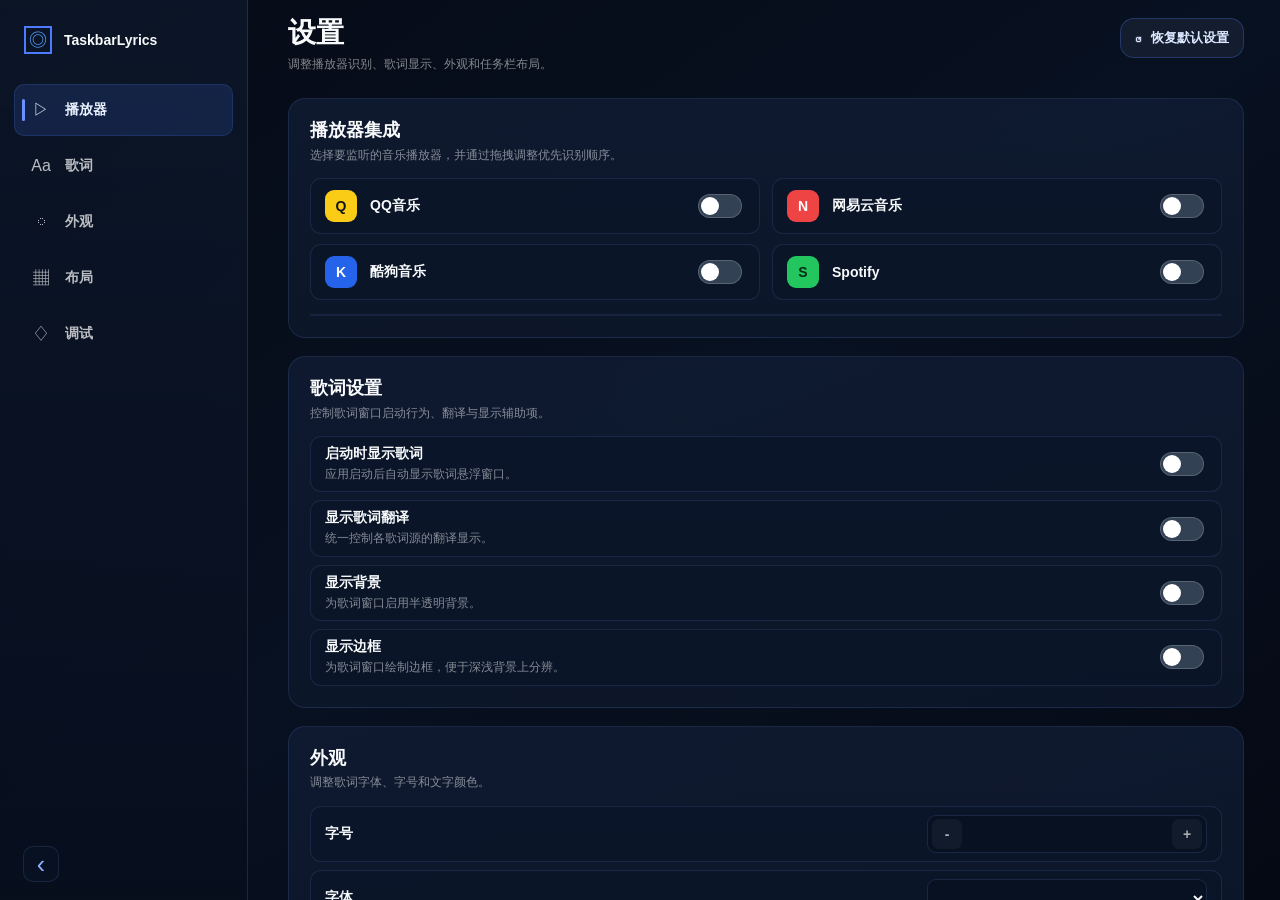
==== TaskbarLyrics.App/Web/Settings/settings.html @ b96bba10 "pref 设置页面美化" ====
<!doctype html>
<html lang="zh-CN">
<head>
  <meta charset="utf-8">
  <meta name="viewport" content="width=device-width, initial-scale=1">
  <title>TaskbarLyrics 设置</title>
  <link rel="stylesheet" href="settings.css">
</head>
<body>
  <div class="window">
    <aside id="sidebar" class="sidebar">
      <div class="brand">
        <div class="brand-icon">◎</div>
        <strong>TaskbarLyrics</strong>
      </div>
      <nav class="nav">
        <button class="nav-item active" data-target="players"><span>▷</span><b>播放器</b></button>
        <button class="nav-item" data-target="lyrics"><span>Aa</span><b>歌词</b></button>
        <button class="nav-item" data-target="appearance"><span>◌</span><b>外观</b></button>
        <button class="nav-item" data-target="layout"><span>▦</span><b>布局</b></button>
        <button class="nav-item" data-target="debug"><span>♢</span><b>调试</b></button>
      </nav>
      <button id="sidebarToggle" class="collapse" title="收缩侧边栏">‹</button>
    </aside>

    <main class="main">
      <header class="header">
        <div>
          <h1>设置</h1>
          <p>调整播放器识别、歌词显示、外观和任务栏布局。</p>
        </div>
        <button id="resetButton" class="reset"><span>↺</span>恢复默认设置</button>
      </header>

      <div id="content" class="content">
        <section id="players" class="card reveal">
          <h2>播放器集成</h2>
          <p class="section-desc">选择要监听的音乐播放器，并通过拖拽调整优先识别顺序。</p>
          <div class="players">
            <label class="player"><span class="app qq">Q</span><strong>QQ音乐</strong><input data-key="enableQQMusic" type="checkbox"></label>
            <label class="player"><span class="app netease">N</span><strong>网易云音乐</strong><input data-key="enableNetease" type="checkbox"></label>
            <label class="player"><span class="app kugou">K</span><strong>酷狗音乐</strong><input data-key="enableKugou" type="checkbox"></label>
            <label class="player"><span class="app spotify">S</span><strong>Spotify</strong><input data-key="enableSpotify" type="checkbox"></label>
          </div>
          <div id="sourceOrder" class="order" aria-label="播放器识别顺序"></div>
        </section>

        <section id="lyrics" class="card reveal">
          <h2>歌词设置</h2>
          <p class="section-desc">控制歌词窗口启动行为、翻译与显示辅助项。</p>
          <div class="rows">
            <label class="row"><span><strong>启动时显示歌词</strong><small>应用启动后自动显示歌词悬浮窗口。</small></span><input data-key="showLyricsOnStartup" type="checkbox"></label>
            <label class="row"><span><strong>显示歌词翻译</strong><small>统一控制各歌词源的翻译显示。</small></span><input data-key="showLyricTranslation" type="checkbox"></label>
            <label class="row"><span><strong>显示背景</strong><small>为歌词窗口启用半透明背景。</small></span><input data-key="showBackground" type="checkbox"></label>
            <label class="row"><span><strong>显示边框</strong><small>为歌词窗口绘制边框，便于深浅背景上分辨。</small></span><input data-key="showBorder" type="checkbox"></label>
          </div>
        </section>

        <section id="appearance" class="card reveal">
          <h2>外观</h2>
          <p class="section-desc">调整歌词字体、字号和文字颜色。</p>
          <div class="rows">
            <label class="form-row"><strong>字号</strong><div class="stepper" data-key="fontSize" data-min="10" data-max="40" data-step="1" data-decimals="0"><button data-step="-1">-</button><input data-key="fontSize" inputmode="decimal"><button data-step="1">+</button></div></label>
            <label class="form-row"><strong>字体</strong><select data-key="fontFamily"></select></label>
            <label class="form-row"><strong>字重</strong><select data-key="fontWeight"><option value="Light">细体</option><option value="Normal">常规</option><option value="Medium">中等</option><option value="SemiBold">半粗体</option><option value="Bold">粗体</option></select></label>
            <div class="form-row"><strong>文字颜色</strong><div id="colorPicker" class="color-control" role="button" tabindex="0"><span id="colorSwatch" class="swatch"></span><input data-key="foregroundColor" spellcheck="false"><i>✎</i></div></div>
          </div>
        </section>

        <section id="layout" class="card reveal">
          <h2>窗口设置</h2>
          <p class="section-desc">调整任务栏歌词窗口的位置、宽度与透明度。</p>
          <div class="rows">
            <label class="form-row"><span><strong>背景不透明度</strong><small>范围 0 到 1，数值越大背景越不透明。</small></span><div class="stepper" data-key="backgroundOpacity" data-min="0" data-max="1" data-step="0.05" data-decimals="2"><button data-step="-1">-</button><input data-key="backgroundOpacity" inputmode="decimal"><button data-step="1">+</button></div></label>
            <label class="form-row"><strong>窗口宽度 (px)</strong><div class="stepper" data-key="windowWidth" data-min="320" data-max="1400" data-step="10" data-decimals="0"><button data-step="-1">-</button><input data-key="windowWidth" inputmode="decimal"><button data-step="1">+</button></div></label>
            <label class="form-row"><strong>水平锚点</strong><select data-key="horizontalAnchor"><option value="Left">左侧</option><option value="Center">居中</option><option value="Right">右侧</option></select></label>
            <label class="form-row"><strong>X 偏移 (px)</strong><div class="stepper" data-key="xOffset" data-min="-2000" data-max="2000" data-step="10" data-decimals="0"><button data-step="-1">-</button><input data-key="xOffset" inputmode="decimal"><button data-step="1">+</button></div></label>
            <label class="form-row"><strong>Y 偏移 (px)</strong><div class="stepper" data-key="yOffset" data-min="-2000" data-max="2000" data-step="10" data-decimals="0"><button data-step="-1">-</button><input data-key="yOffset" inputmode="decimal"><button data-step="1">+</button></div></label>
          </div>
        </section>

        <section id="debug" class="card reveal">
          <h2>数据与调试</h2>
          <p class="section-desc">清理缓存或打开辅助调试选项。</p>
          <div class="rows">
            <label class="row"><span><strong>SMTC 时间轴监视器</strong><small>用于观察播放器时间轴数据，排查同步问题。</small></span><input data-key="enableSmtcTimelineMonitor" type="checkbox"></label>
            <div class="row"><span><strong>歌词缓存</strong><small>清除后首次重新匹配会稍慢。</small></span><button id="clearCacheButton" class="danger">清除缓存</button></div>
          </div>
        </section>
      </div>
    </main>
  </div>
  <script src="settings.js"></script>
</body>
</html>
---- TaskbarLyrics.App/Web/Settings/settings.css ----
:root {
  color-scheme: dark;
  --bg: #070e1d;
  --sidebar: rgba(7, 14, 29, .96);
  --card: rgba(13, 24, 43, .84);
  --row: rgba(11, 21, 40, .78);
  --input: rgba(8, 17, 34, .95);
  --line: rgba(120, 160, 255, .13);
  --line-strong: rgba(120, 160, 255, .22);
  --text: #f8fafc;
  --muted: rgba(255, 255, 255, .50);
  --muted-2: rgba(255, 255, 255, .34);
  --accent: #4d7aff;
  --accent-soft: rgba(77, 122, 255, .15);
  --focus: rgba(107, 145, 255, .50);
}

* { box-sizing: border-box; }

html,
body {
  width: 100%;
  height: 100%;
  margin: 0;
  overflow: hidden;
  background: var(--bg);
  color: var(--text);
  font-family: "Segoe UI Variable Text", "Segoe UI", "Microsoft YaHei UI", sans-serif;
  font-size: 14px;
}

button,
input,
select {
  font: inherit;
}

button {
  cursor: pointer;
}

.window {
  width: 100%;
  height: 100%;
  display: grid;
  grid-template-columns: 248px minmax(0, 1fr);
  background: linear-gradient(145deg, #050a15 0%, #081121 50%, #050914 100%);
}

.sidebar {
  position: relative;
  display: grid;
  grid-template-rows: 80px 1fr 72px;
  overflow: hidden;
  background: linear-gradient(180deg, rgba(13, 24, 43, .75), var(--sidebar));
  border-right: 1px solid rgba(120, 160, 255, .18);
  transition: width .16s ease;
}

.window.collapsed {
  grid-template-columns: 72px minmax(0, 1fr);
}

.brand {
  display: flex;
  align-items: center;
  gap: 12px;
  padding: 0 24px;
  white-space: nowrap;
  font-size: 20px;
}

.brand-icon {
  width: 28px;
  height: 28px;
  display: grid;
  place-items: center;
  color: #55a2ff;
  border: 2px solid #4d7aff;
  font-size: 18px;
  line-height: 1;
}

.brand strong,
.nav b {
  transition: opacity .12s ease;
}

.window.collapsed .brand strong,
.window.collapsed .nav b {
  opacity: 0;
  pointer-events: none;
}

.nav {
  display: grid;
  align-content: start;
  gap: 4px;
  padding: 4px 14px 0;
}

.nav-item {
  position: relative;
  height: 52px;
  display: flex;
  align-items: center;
  gap: 10px;
  border: 1px solid transparent;
  border-radius: 10px;
  padding: 0 12px;
  background: transparent;
  color: rgba(255, 255, 255, .72);
  text-align: left;
  overflow: hidden;
  white-space: nowrap;
  transition: background .12s ease, border-color .12s ease, color .12s ease;
}

.nav-item span {
  flex: 0 0 28px;
  width: 28px;
  text-align: center;
  font-size: 16px;
}

.nav-item.active {
  color: #eaf2ff;
  background: var(--accent-soft);
  border-color: rgba(77, 122, 255, .18);
}

.nav-item.active::before {
  content: "";
  position: absolute;
  left: 7px;
  width: 3px;
  height: 22px;
  border-radius: 999px;
  background: #6b91ff;
}

.nav-item:hover {
  color: #fff;
  background: rgba(255, 255, 255, .04);
}

.collapse {
  width: 36px;
  height: 36px;
  margin-left: 23px;
  align-self: center;
  border-radius: 10px;
  border: 1px solid rgba(120, 160, 255, .14);
  background: rgba(11, 21, 40, .54);
  color: #8fb0ff;
  font-size: 25px;
  line-height: 30px;
  transition: background .12s ease, border-color .12s ease, transform .16s ease;
}

.window.collapsed .collapse {
  transform: rotate(180deg);
}

.collapse:hover {
  background: rgba(77, 122, 255, .10);
  border-color: rgba(120, 160, 255, .24);
}

.main {
  min-width: 0;
  overflow: hidden;
}

.header {
  height: 98px;
  display: grid;
  grid-template-columns: 1fr auto;
  align-items: start;
  padding: 18px 36px 0 40px;
}

h1,
h2,
p {
  margin: 0;
}

h1 {
  font-size: 28px;
  line-height: 1.1;
  font-weight: 650;
}

h2 {
  font-size: 18px;
  line-height: 1.2;
  font-weight: 650;
}

p,
small {
  color: var(--muted);
  line-height: 1.45;
}

.header p {
  margin-top: 7px;
  font-size: 12px;
}

.reset {
  height: 40px;
  display: flex;
  align-items: center;
  gap: 9px;
  padding: 0 14px;
  border-radius: 14px;
  border: 1px solid rgba(77, 122, 255, .28);
  background: rgba(30, 41, 59, .54);
  color: #dce8ff;
  font-size: 13px;
  font-weight: 620;
}

.reset:hover {
  border-color: rgba(107, 145, 255, .48);
  background: rgba(36, 54, 82, .62);
}

.content {
  height: calc(100% - 98px);
  overflow-y: auto;
  overflow-x: hidden;
  padding: 0 36px 36px 40px;
  scroll-behavior: smooth;
}

.content::-webkit-scrollbar {
  width: 10px;
}

.content::-webkit-scrollbar-thumb {
  border: 2px solid transparent;
  border-radius: 999px;
  background: rgba(226, 232, 240, .34);
  background-clip: content-box;
}

.card {
  margin-bottom: 18px;
  padding: 21px;
  border: 1px solid var(--line);
  border-radius: 17px;
  background: linear-gradient(180deg, rgba(16, 28, 52, .82), var(--card));
}

.reveal {
  animation: rise .22s ease both;
}

.reveal:nth-child(2) { animation-delay: .03s; }
.reveal:nth-child(3) { animation-delay: .06s; }
.reveal:nth-child(4) { animation-delay: .09s; }
.reveal:nth-child(5) { animation-delay: .12s; }

@keyframes rise {
  from { opacity: 0; transform: translateY(12px); }
  to { opacity: 1; transform: translateY(0); }
}

.section-desc {
  margin-top: 5px;
  margin-bottom: 14px;
  font-size: 12px;
}

.players {
  display: grid;
  grid-template-columns: 1fr 1fr;
  gap: 10px 12px;
}

.player,
.row,
.form-row {
  min-height: 56px;
  border-radius: 11px;
  border: 1px solid rgba(120, 160, 255, .13);
  background: var(--row);
  transition: background .12s ease, border-color .12s ease;
}

.player:hover,
.row:hover,
.form-row:hover {
  border-color: rgba(120, 160, 255, .30);
  background: rgba(13, 26, 49, .80);
}

.player {
  display: grid;
  grid-template-columns: auto 1fr auto;
  align-items: center;
  gap: 13px;
  padding: 0 14px;
}

.app {
  width: 32px;
  height: 32px;
  display: grid;
  place-items: center;
  border-radius: 9px;
  color: white;
  font-weight: 800;
}

.qq { background: #facc15; color: #141414; }
.netease { background: #ef4444; }
.kugou { background: #2563eb; }
.spotify { background: #22c55e; color: #052e16; }

.rows {
  display: grid;
  gap: 8px;
}

.row,
.form-row {
  display: grid;
  grid-template-columns: 1fr 280px;
  align-items: center;
  gap: 16px;
  padding: 8px 14px;
}

strong {
  font-size: 14px;
  font-weight: 640;
}

small {
  display: block;
  margin-top: 3px;
  font-size: 12px;
}

input[type="checkbox"] {
  appearance: none;
  width: 44px;
  height: 24px;
  justify-self: end;
  border-radius: 999px;
  border: 1px solid rgba(255, 255, 255, .18);
  background: #334155;
  padding: 2px;
  transition: background .14s ease, border-color .14s ease;
}

input[type="checkbox"]::after {
  content: "";
  display: block;
  width: 18px;
  height: 18px;
  border-radius: 50%;
  background: #fff;
  transform: translateX(0);
  transition: transform .16s ease;
}

input[type="checkbox"]:checked {
  background: var(--accent);
  border-color: #6b91ff;
}

input[type="checkbox"]:checked::after {
  transform: translateX(20px);
}

select,
.stepper,
.color-control {
  width: 280px;
  height: 38px;
  border-radius: 9px;
  border: 1px solid rgba(120, 160, 255, .16);
  background: var(--input);
  color: #f8fafc;
  font-size: 14px;
}

select {
  padding: 0 12px;
  outline: 0;
}

select:focus,
.stepper:focus-within,
.color-control:focus-within {
  border-color: var(--focus);
}

.stepper {
  display: grid;
  grid-template-columns: 30px 1fr 30px;
  gap: 4px;
  padding: 3px 4px;
}

.stepper button,
.color-control i {
  width: 30px;
  height: 30px;
  display: grid;
  place-items: center;
  border: 0;
  border-radius: 7px;
  background: rgba(255, 255, 255, .045);
  color: rgba(255, 255, 255, .64);
  font-weight: 650;
  font-style: normal;
}

.stepper button:hover {
  background: rgba(77, 122, 255, .16);
  color: #dce8ff;
}

.stepper input,
.color-control input {
  min-width: 0;
  width: 100%;
  border: 0;
  outline: 0;
  background: transparent;
  color: #f8fafc;
  text-align: center;
}

.color-control {
  display: grid;
  grid-template-columns: auto 1fr auto;
  align-items: center;
  gap: 10px;
  padding: 0 10px;
  cursor: pointer;
}

.color-control input {
  text-align: left;
  pointer-events: auto;
}

.swatch {
  width: 22px;
  height: 22px;
  border-radius: 7px;
  background: #fff;
  border: 1px solid rgba(255, 255, 255, .52);
  box-shadow: inset 0 0 0 1px rgba(0, 0, 0, .16);
}

.danger {
  justify-self: end;
  width: 96px;
  height: 38px;
  border-radius: 10px;
  border: 1px solid rgba(249, 115, 22, .72);
  background: rgba(124, 45, 18, .46);
  color: #fff7ed;
  font-weight: 650;
}

.order {
  margin-top: 14px;
  overflow: hidden;
  border: 1px solid rgba(120, 160, 255, .12);
  border-radius: 12px;
  background: rgba(8, 17, 34, .56);
}

.order-item {
  height: 40px;
  display: grid;
  grid-template-columns: 34px 1fr;
  align-items: center;
  padding: 0 18px;
  border-bottom: 1px solid rgba(255, 255, 255, .055);
  cursor: grab;
}

.order-item:last-child {
  border-bottom: 0;
}

.order-item.dragging {
  opacity: .45;
}

.handle {
  color: var(--muted-2);
}
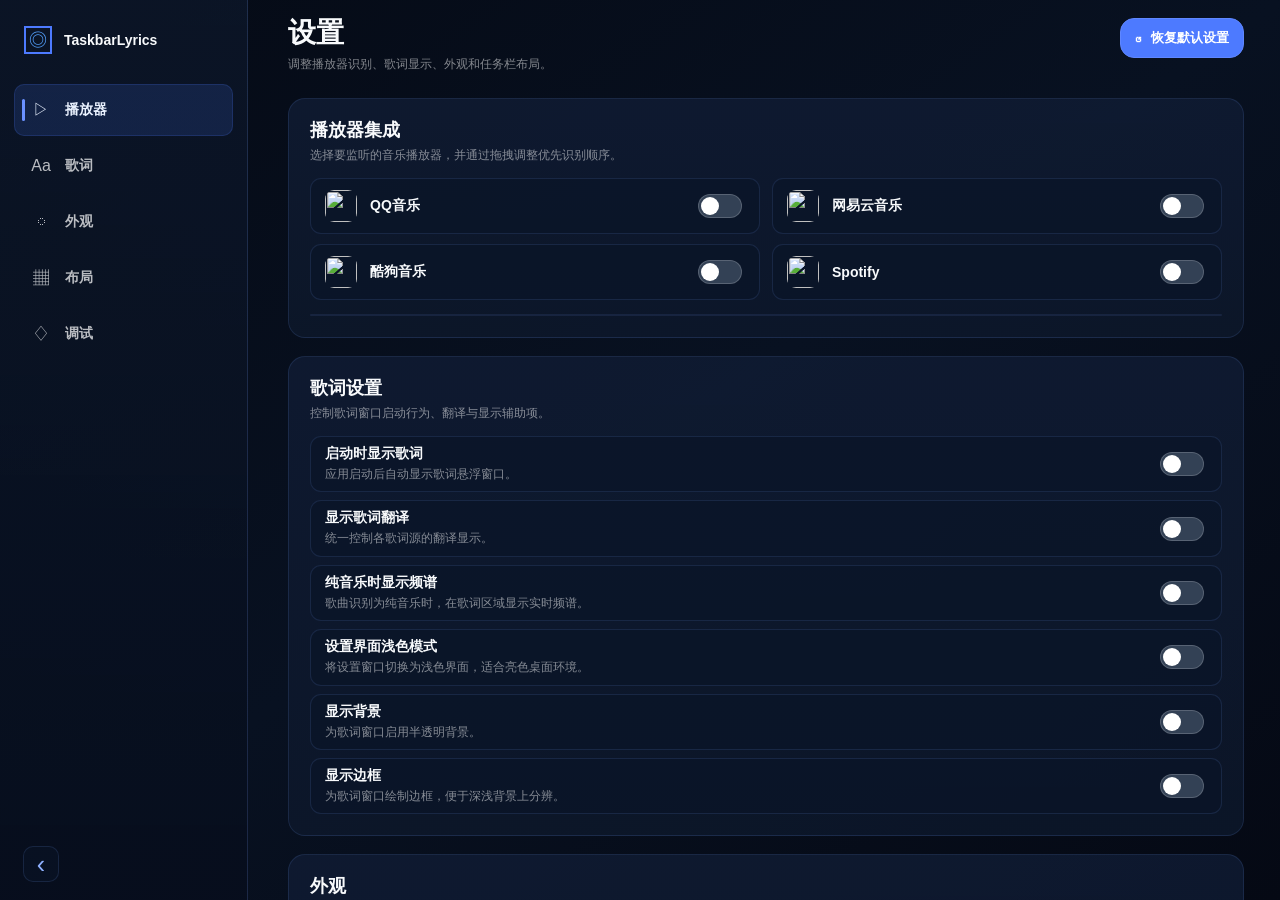
==== commit 82d1e5ce: "Add upgrade-aware Chinese installer" ====
--- a/TaskbarLyrics.App/Web/Settings/settings.html
+++ b/TaskbarLyrics.App/Web/Settings/settings.html
@@ -37,10 +37,10 @@
           <h2>播放器集成</h2>
           <p class="section-desc">选择要监听的音乐播放器，并通过拖拽调整优先识别顺序。</p>
           <div class="players">
-            <label class="player"><span class="app qq">Q</span><strong>QQ音乐</strong><input data-key="enableQQMusic" type="checkbox"></label>
-            <label class="player"><span class="app netease">N</span><strong>网易云音乐</strong><input data-key="enableNetease" type="checkbox"></label>
-            <label class="player"><span class="app kugou">K</span><strong>酷狗音乐</strong><input data-key="enableKugou" type="checkbox"></label>
-            <label class="player"><span class="app spotify">S</span><strong>Spotify</strong><input data-key="enableSpotify" type="checkbox"></label>
+            <label class="player"><img class="app-icon" src="../../Assets/PlayerIcons/QQ音乐.png" alt=""><strong>QQ音乐</strong><input data-key="enableQQMusic" type="checkbox"></label>
+            <label class="player"><img class="app-icon" src="../../Assets/PlayerIcons/网易云音乐.png" alt=""><strong>网易云音乐</strong><input data-key="enableNetease" type="checkbox"></label>
+            <label class="player"><img class="app-icon" src="../../Assets/PlayerIcons/酷狗音乐.png" alt=""><strong>酷狗音乐</strong><input data-key="enableKugou" type="checkbox"></label>
+            <label class="player"><img class="app-icon" src="../../Assets/PlayerIcons/spotify.png" alt=""><strong>Spotify</strong><input data-key="enableSpotify" type="checkbox"></label>
           </div>
           <div id="sourceOrder" class="order" aria-label="播放器识别顺序"></div>
         </section>
@@ -51,6 +51,8 @@
           <div class="rows">
             <label class="row"><span><strong>启动时显示歌词</strong><small>应用启动后自动显示歌词悬浮窗口。</small></span><input data-key="showLyricsOnStartup" type="checkbox"></label>
             <label class="row"><span><strong>显示歌词翻译</strong><small>统一控制各歌词源的翻译显示。</small></span><input data-key="showLyricTranslation" type="checkbox"></label>
+            <label class="row"><span><strong>纯音乐时显示频谱</strong><small>歌曲识别为纯音乐时，在歌词区域显示实时频谱。</small></span><input data-key="enablePureMusicSpectrum" type="checkbox"></label>
+            <label class="row"><span><strong>设置界面浅色模式</strong><small>将设置窗口切换为浅色界面，适合亮色桌面环境。</small></span><input data-key="useLightSettingsWindow" type="checkbox"></label>
             <label class="row"><span><strong>显示背景</strong><small>为歌词窗口启用半透明背景。</small></span><input data-key="showBackground" type="checkbox"></label>
             <label class="row"><span><strong>显示边框</strong><small>为歌词窗口绘制边框，便于深浅背景上分辨。</small></span><input data-key="showBorder" type="checkbox"></label>
           </div>
@@ -63,7 +65,8 @@
             <label class="form-row"><strong>字号</strong><div class="stepper" data-key="fontSize" data-min="10" data-max="40" data-step="1" data-decimals="0"><button data-step="-1">-</button><input data-key="fontSize" inputmode="decimal"><button data-step="1">+</button></div></label>
             <label class="form-row"><strong>字体</strong><select data-key="fontFamily"></select></label>
             <label class="form-row"><strong>字重</strong><select data-key="fontWeight"><option value="Light">细体</option><option value="Normal">常规</option><option value="Medium">中等</option><option value="SemiBold">半粗体</option><option value="Bold">粗体</option></select></label>
-            <div class="form-row"><strong>文字颜色</strong><div id="colorPicker" class="color-control" role="button" tabindex="0"><span id="colorSwatch" class="swatch"></span><input data-key="foregroundColor" spellcheck="false"><i>✎</i></div></div>
+            <div class="form-row"><strong>文字颜色</strong><div class="color-mode-control"><select data-key="foregroundColorMode"><option value="Dark">深色</option><option value="Light">浅色</option><option value="Custom">自定义</option></select><button id="colorPicker" class="color-control" type="button"><span id="colorSwatch" class="swatch"></span><span id="colorValue">#FFFFFFFF</span><i>✎</i></button></div></div>
+            <label class="row"><span><strong>文字阴影</strong><small>为歌词文字增加轻量阴影，提高复杂背景上的可读性。</small></span><input data-key="showTextShadow" type="checkbox"></label>
           </div>
         </section>
 
@@ -71,6 +74,7 @@
           <h2>窗口设置</h2>
           <p class="section-desc">调整任务栏歌词窗口的位置、宽度与透明度。</p>
           <div class="rows">
+            <label class="row"><span><strong>悬浮窗模式</strong><small>歌词窗口脱离任务栏区域，作为桌面置顶悬浮窗显示。</small></span><input data-key="enableFloatingWindowMode" type="checkbox"></label>
             <label class="form-row"><span><strong>背景不透明度</strong><small>范围 0 到 1，数值越大背景越不透明。</small></span><div class="stepper" data-key="backgroundOpacity" data-min="0" data-max="1" data-step="0.05" data-decimals="2"><button data-step="-1">-</button><input data-key="backgroundOpacity" inputmode="decimal"><button data-step="1">+</button></div></label>
             <label class="form-row"><strong>窗口宽度 (px)</strong><div class="stepper" data-key="windowWidth" data-min="320" data-max="1400" data-step="10" data-decimals="0"><button data-step="-1">-</button><input data-key="windowWidth" inputmode="decimal"><button data-step="1">+</button></div></label>
             <label class="form-row"><strong>水平锚点</strong><select data-key="horizontalAnchor"><option value="Left">左侧</option><option value="Center">居中</option><option value="Right">右侧</option></select></label>
@@ -84,6 +88,7 @@
           <p class="section-desc">清理缓存或打开辅助调试选项。</p>
           <div class="rows">
             <label class="row"><span><strong>SMTC 时间轴监视器</strong><small>用于观察播放器时间轴数据，排查同步问题。</small></span><input data-key="enableSmtcTimelineMonitor" type="checkbox"></label>
+            <div class="row"><span><strong>频谱调试</strong><small>打开临时滑块面板，实时调整频谱响应参数。</small></span><button id="spectrumTuningButton" class="primary">打开调试</button></div>
             <div class="row"><span><strong>歌词缓存</strong><small>清除后首次重新匹配会稍慢。</small></span><button id="clearCacheButton" class="danger">清除缓存</button></div>
           </div>
         </section>
--- a/TaskbarLyrics.App/Web/Settings/settings.css
+++ b/TaskbarLyrics.App/Web/Settings/settings.css
@@ -1,3 +1,19 @@
+@font-face {
+  font-family: "Source Han Sans SC";
+  src: url("../../Assets/Fonts/SourceHanSansSC-Regular.otf") format("opentype");
+  font-weight: 400;
+  font-style: normal;
+  font-display: swap;
+}
+
+@font-face {
+  font-family: "Source Han Sans SC";
+  src: url("../../Assets/Fonts/SourceHanSansSC-Bold.otf") format("opentype");
+  font-weight: 700;
+  font-style: normal;
+  font-display: swap;
+}
+
 :root {
   color-scheme: dark;
   --bg: #070e1d;
@@ -15,7 +31,35 @@
   --focus: rgba(107, 145, 255, .50);
 }
 
+body.light {
+  color-scheme: light;
+  --bg: #f7f9fc;
+  --sidebar: rgba(255, 255, 255, .96);
+  --card: rgba(255, 255, 255, .92);
+  --row: rgba(248, 250, 252, .92);
+  --input: rgba(255, 255, 255, .98);
+  --line: rgba(37, 99, 235, .14);
+  --line-strong: rgba(37, 99, 235, .24);
+  --text: #0f172a;
+  --muted: rgba(15, 23, 42, .58);
+  --muted-2: rgba(15, 23, 42, .38);
+  --accent: #2563eb;
+  --accent-soft: rgba(37, 99, 235, .10);
+  --focus: rgba(37, 99, 235, .42);
+}
+
 * { box-sizing: border-box; }
+
+@media (prefers-reduced-motion: reduce) {
+  *,
+  *::before,
+  *::after {
+    animation-duration: .001ms !important;
+    animation-iteration-count: 1 !important;
+    scroll-behavior: auto !important;
+    transition-duration: .001ms !important;
+  }
+}
 
 html,
 body {
@@ -25,7 +69,7 @@
   overflow: hidden;
   background: var(--bg);
   color: var(--text);
-  font-family: "Segoe UI Variable Text", "Segoe UI", "Microsoft YaHei UI", sans-serif;
+  font-family: "Source Han Sans SC", "Segoe UI Variable Text", "Segoe UI", "Microsoft YaHei UI", sans-serif;
   font-size: 14px;
 }
 
@@ -45,6 +89,11 @@
   display: grid;
   grid-template-columns: 248px minmax(0, 1fr);
   background: linear-gradient(145deg, #050a15 0%, #081121 50%, #050914 100%);
+  transition: grid-template-columns .2s cubic-bezier(.2, .8, .2, 1);
+}
+
+body.light .window {
+  background: linear-gradient(145deg, #f8fafc 0%, #eef4ff 52%, #ffffff 100%);
 }
 
 .sidebar {
@@ -54,7 +103,12 @@
   overflow: hidden;
   background: linear-gradient(180deg, rgba(13, 24, 43, .75), var(--sidebar));
   border-right: 1px solid rgba(120, 160, 255, .18);
-  transition: width .16s ease;
+  will-change: transform;
+}
+
+body.light .sidebar {
+  background: linear-gradient(180deg, rgba(255, 255, 255, .88), var(--sidebar));
+  border-right-color: rgba(37, 99, 235, .14);
 }
 
 .window.collapsed {
@@ -68,6 +122,7 @@
   padding: 0 24px;
   white-space: nowrap;
   font-size: 20px;
+  animation: slideIn .24s cubic-bezier(.2, .8, .2, 1) both;
 }
 
 .brand-icon {
@@ -83,12 +138,13 @@
 
 .brand strong,
 .nav b {
-  transition: opacity .12s ease;
+  transition: opacity .14s ease, transform .18s cubic-bezier(.2, .8, .2, 1);
 }
 
 .window.collapsed .brand strong,
 .window.collapsed .nav b {
   opacity: 0;
+  transform: translateX(-6px);
   pointer-events: none;
 }
 
@@ -113,7 +169,25 @@
   text-align: left;
   overflow: hidden;
   white-space: nowrap;
-  transition: background .12s ease, border-color .12s ease, color .12s ease;
+  transition:
+    background .14s ease,
+    border-color .14s ease,
+    color .14s ease,
+    transform .16s cubic-bezier(.2, .8, .2, 1);
+}
+
+body.light .nav-item {
+  color: rgba(15, 23, 42, .68);
+}
+
+.nav-item:nth-child(1) { animation: slideIn .22s .02s cubic-bezier(.2, .8, .2, 1) both; }
+.nav-item:nth-child(2) { animation: slideIn .22s .04s cubic-bezier(.2, .8, .2, 1) both; }
+.nav-item:nth-child(3) { animation: slideIn .22s .06s cubic-bezier(.2, .8, .2, 1) both; }
+.nav-item:nth-child(4) { animation: slideIn .22s .08s cubic-bezier(.2, .8, .2, 1) both; }
+.nav-item:nth-child(5) { animation: slideIn .22s .10s cubic-bezier(.2, .8, .2, 1) both; }
+
+.nav-item:active {
+  transform: scale(.985);
 }
 
 .nav-item span {
@@ -127,6 +201,10 @@
   color: #eaf2ff;
   background: var(--accent-soft);
   border-color: rgba(77, 122, 255, .18);
+}
+
+body.light .nav-item.active {
+  color: #0f172a;
 }
 
 .nav-item.active::before {
@@ -137,11 +215,18 @@
   height: 22px;
   border-radius: 999px;
   background: #6b91ff;
+  animation: markerIn .18s cubic-bezier(.2, .8, .2, 1) both;
 }
 
 .nav-item:hover {
   color: #fff;
   background: rgba(255, 255, 255, .04);
+  transform: translateX(2px);
+}
+
+body.light .nav-item:hover {
+  color: #0f172a;
+  background: rgba(15, 23, 42, .045);
 }
 
 .collapse {
@@ -156,6 +241,7 @@
   font-size: 25px;
   line-height: 30px;
   transition: background .12s ease, border-color .12s ease, transform .16s ease;
+  will-change: transform;
 }
 
 .window.collapsed .collapse {
@@ -170,6 +256,7 @@
 .main {
   min-width: 0;
   overflow: hidden;
+  animation: fadeIn .22s ease both;
 }
 
 .header {
@@ -216,16 +303,26 @@
   gap: 9px;
   padding: 0 14px;
   border-radius: 14px;
-  border: 1px solid rgba(77, 122, 255, .28);
-  background: rgba(30, 41, 59, .54);
-  color: #dce8ff;
+  border: 1px solid #5f87ff;
+  background: #4d7aff;
+  color: #ffffff;
   font-size: 13px;
   font-weight: 620;
+  transition:
+    background .14s ease,
+    border-color .14s ease,
+    color .14s ease,
+    transform .16s cubic-bezier(.2, .8, .2, 1);
 }
 
 .reset:hover {
-  border-color: rgba(107, 145, 255, .48);
-  background: rgba(36, 54, 82, .62);
+  border-color: #7da0ff;
+  background: #638cff;
+  transform: translateY(-1px);
+}
+
+.reset:active {
+  transform: translateY(0) scale(.985);
 }
 
 .content {
@@ -253,10 +350,19 @@
   border: 1px solid var(--line);
   border-radius: 17px;
   background: linear-gradient(180deg, rgba(16, 28, 52, .82), var(--card));
+  transform-origin: center top;
+  transition:
+    border-color .16s ease,
+    background .16s ease,
+    transform .18s cubic-bezier(.2, .8, .2, 1);
+}
+
+body.light .card {
+  background: linear-gradient(180deg, rgba(255, 255, 255, .95), var(--card));
 }
 
 .reveal {
-  animation: rise .22s ease both;
+  animation: rise .28s cubic-bezier(.2, .8, .2, 1) both;
 }
 
 .reveal:nth-child(2) { animation-delay: .03s; }
@@ -265,8 +371,35 @@
 .reveal:nth-child(5) { animation-delay: .12s; }
 
 @keyframes rise {
-  from { opacity: 0; transform: translateY(12px); }
+  from { opacity: 0; transform: translateY(14px) scale(.995); }
   to { opacity: 1; transform: translateY(0); }
+}
+
+@keyframes fadeIn {
+  from { opacity: 0; }
+  to { opacity: 1; }
+}
+
+@keyframes slideIn {
+  from { opacity: 0; transform: translateX(-8px); }
+  to { opacity: 1; transform: translateX(0); }
+}
+
+@keyframes markerIn {
+  from { opacity: 0; transform: scaleY(.45); }
+  to { opacity: 1; transform: scaleY(1); }
+}
+
+@keyframes tapPulse {
+  0% { transform: scale(1); }
+  45% { transform: scale(.985); }
+  100% { transform: scale(1); }
+}
+
+@keyframes softPulse {
+  0% { border-color: rgba(120, 160, 255, .13); }
+  50% { border-color: rgba(107, 145, 255, .46); }
+  100% { border-color: rgba(120, 160, 255, .13); }
 }
 
 .section-desc {
@@ -288,7 +421,10 @@
   border-radius: 11px;
   border: 1px solid rgba(120, 160, 255, .13);
   background: var(--row);
-  transition: background .12s ease, border-color .12s ease;
+  transition:
+    background .14s ease,
+    border-color .14s ease,
+    transform .16s cubic-bezier(.2, .8, .2, 1);
 }
 
 .player:hover,
@@ -296,6 +432,19 @@
 .form-row:hover {
   border-color: rgba(120, 160, 255, .30);
   background: rgba(13, 26, 49, .80);
+  transform: translateY(-1px);
+}
+
+body.light .player:hover,
+body.light .row:hover,
+body.light .form-row:hover {
+  background: rgba(239, 246, 255, .95);
+}
+
+.player.setting-updated,
+.row.setting-updated,
+.form-row.setting-updated {
+  animation: softPulse .38s ease;
 }
 
 .player {
@@ -306,20 +455,18 @@
   padding: 0 14px;
 }
 
-.app {
+.app-icon {
   width: 32px;
   height: 32px;
-  display: grid;
-  place-items: center;
+  display: block;
   border-radius: 9px;
-  color: white;
-  font-weight: 800;
-}
-
-.qq { background: #facc15; color: #141414; }
-.netease { background: #ef4444; }
-.kugou { background: #2563eb; }
-.spotify { background: #22c55e; color: #052e16; }
+  object-fit: cover;
+  transition: transform .16s cubic-bezier(.2, .8, .2, 1);
+}
+
+.player:hover .app-icon {
+  transform: scale(1.04);
+}
 
 .rows {
   display: grid;
@@ -355,7 +502,12 @@
   border: 1px solid rgba(255, 255, 255, .18);
   background: #334155;
   padding: 2px;
-  transition: background .14s ease, border-color .14s ease;
+  transition: background .14s ease, border-color .14s ease, transform .16s cubic-bezier(.2, .8, .2, 1);
+}
+
+body.light input[type="checkbox"] {
+  border-color: rgba(15, 23, 42, .16);
+  background: #cbd5e1;
 }
 
 input[type="checkbox"]::after {
@@ -366,12 +518,16 @@
   border-radius: 50%;
   background: #fff;
   transform: translateX(0);
-  transition: transform .16s ease;
+  transition: transform .18s cubic-bezier(.2, .8, .2, 1);
 }
 
 input[type="checkbox"]:checked {
   background: var(--accent);
   border-color: #6b91ff;
+}
+
+input[type="checkbox"]:active {
+  transform: scale(.96);
 }
 
 input[type="checkbox"]:checked::after {
@@ -388,6 +544,28 @@
   background: var(--input);
   color: #f8fafc;
   font-size: 14px;
+  transition:
+    background .14s ease,
+    border-color .14s ease,
+    transform .16s cubic-bezier(.2, .8, .2, 1);
+}
+
+body.light select,
+body.light .stepper,
+body.light .color-control {
+  color: #0f172a;
+}
+
+.color-mode-control {
+  width: 280px;
+  display: grid;
+  grid-template-columns: 1fr 136px;
+  gap: 8px;
+}
+
+.color-mode-control select,
+.color-mode-control .color-control {
+  width: 100%;
 }
 
 select {
@@ -399,6 +577,7 @@
 .stepper:focus-within,
 .color-control:focus-within {
   border-color: var(--focus);
+  transform: translateY(-1px);
 }
 
 .stepper {
@@ -420,15 +599,29 @@
   color: rgba(255, 255, 255, .64);
   font-weight: 650;
   font-style: normal;
+  transition:
+    background .12s ease,
+    color .12s ease,
+    transform .14s cubic-bezier(.2, .8, .2, 1);
+}
+
+body.light .stepper button,
+body.light .color-control i {
+  background: rgba(15, 23, 42, .045);
+  color: rgba(15, 23, 42, .58);
 }
 
 .stepper button:hover {
   background: rgba(77, 122, 255, .16);
   color: #dce8ff;
-}
-
-.stepper input,
-.color-control input {
+  transform: scale(1.04);
+}
+
+.stepper button:active {
+  transform: scale(.94);
+}
+
+.stepper input {
   min-width: 0;
   width: 100%;
   border: 0;
@@ -438,6 +631,11 @@
   text-align: center;
 }
 
+body.light .stepper input,
+body.light .color-control span:not(.swatch) {
+  color: #0f172a;
+}
+
 .color-control {
   display: grid;
   grid-template-columns: auto 1fr auto;
@@ -447,9 +645,20 @@
   cursor: pointer;
 }
 
-.color-control input {
+.color-control span:not(.swatch) {
+  min-width: 0;
+  overflow: hidden;
+  color: #f8fafc;
+  font-size: 12px;
   text-align: left;
-  pointer-events: auto;
+  text-overflow: ellipsis;
+  white-space: nowrap;
+}
+
+.color-control:disabled {
+  cursor: default;
+  opacity: .58;
+  transform: none;
 }
 
 .swatch {
@@ -459,17 +668,48 @@
   background: #fff;
   border: 1px solid rgba(255, 255, 255, .52);
   box-shadow: inset 0 0 0 1px rgba(0, 0, 0, .16);
-}
-
-.danger {
+  transition: transform .16s cubic-bezier(.2, .8, .2, 1);
+}
+
+.danger,
+.primary {
   justify-self: end;
   width: 96px;
   height: 38px;
   border-radius: 10px;
-  border: 1px solid rgba(249, 115, 22, .72);
-  background: rgba(124, 45, 18, .46);
-  color: #fff7ed;
+  border: 1px solid #fb923c;
+  background: #ea580c;
+  color: #ffffff;
   font-weight: 650;
+  transition:
+    background .14s ease,
+    border-color .14s ease,
+    transform .16s cubic-bezier(.2, .8, .2, 1);
+}
+
+.primary {
+  border-color: #5f87ff;
+  background: #4d7aff;
+}
+
+.primary:hover {
+  border-color: #7da0ff;
+  background: #638cff;
+  transform: translateY(-1px);
+}
+
+.primary:active {
+  transform: translateY(0) scale(.985);
+}
+
+.danger:hover {
+  border-color: #fdba74;
+  background: #f97316;
+  transform: translateY(-1px);
+}
+
+.danger:active {
+  transform: translateY(0) scale(.985);
 }
 
 .order {
@@ -483,11 +723,29 @@
 .order-item {
   height: 40px;
   display: grid;
-  grid-template-columns: 34px 1fr;
+  grid-template-columns: 34px 26px 1fr;
   align-items: center;
+  gap: 10px;
   padding: 0 18px;
   border-bottom: 1px solid rgba(255, 255, 255, .055);
   cursor: grab;
+  transition:
+    background .14s ease,
+    opacity .14s ease,
+    transform .16s cubic-bezier(.2, .8, .2, 1);
+}
+
+.order-item:hover {
+  background: rgba(77, 122, 255, .08);
+  transform: translateX(2px);
+}
+
+.order-icon {
+  width: 22px;
+  height: 22px;
+  display: block;
+  border-radius: 6px;
+  object-fit: cover;
 }
 
 .order-item:last-child {
@@ -496,6 +754,7 @@
 
 .order-item.dragging {
   opacity: .45;
+  transform: scale(.99);
 }
 
 .handle {
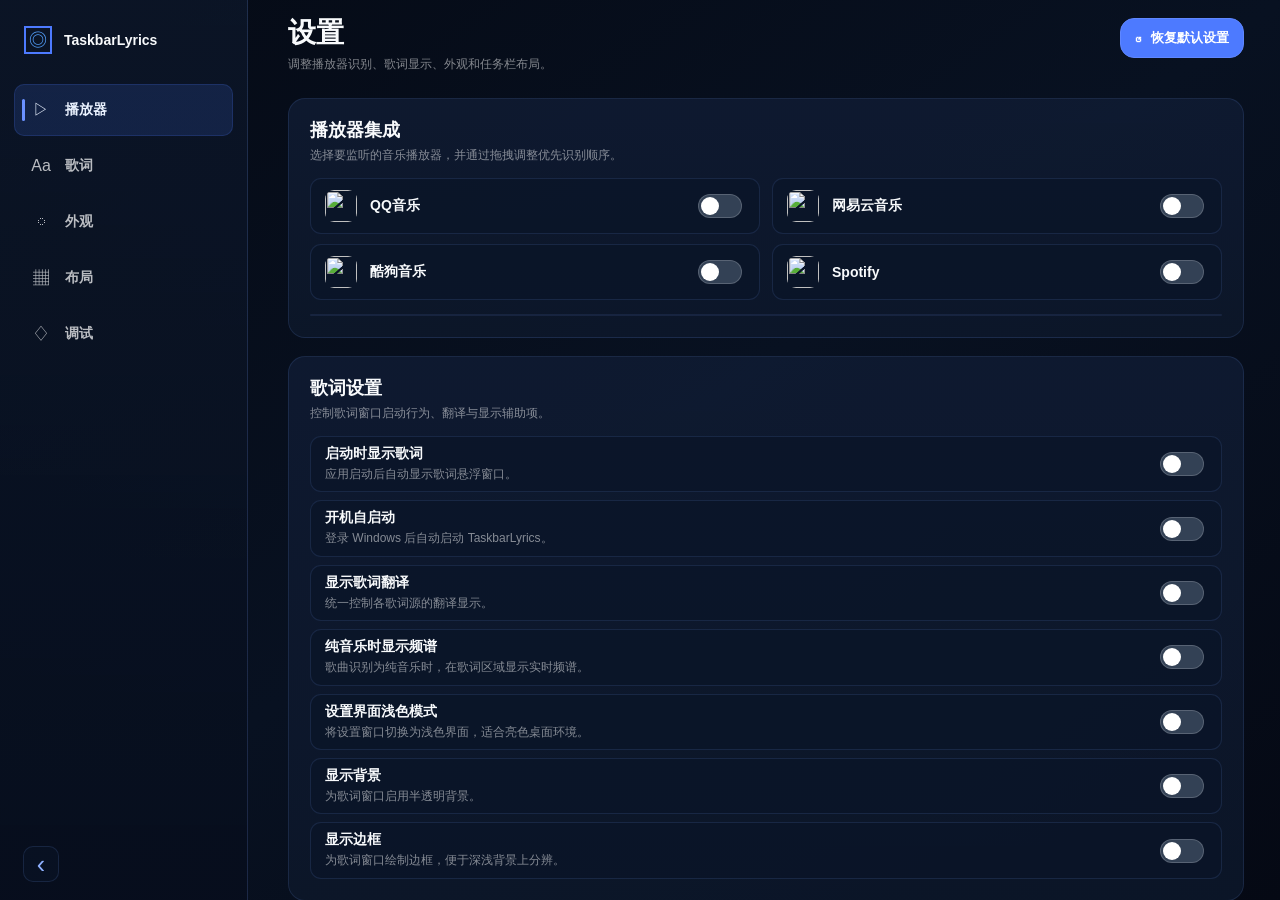
==== commit 7ecd16d4: "Add floating window controls and startup setting" ====
--- a/TaskbarLyrics.App/Web/Settings/settings.html
+++ b/TaskbarLyrics.App/Web/Settings/settings.html
@@ -50,6 +50,7 @@
           <p class="section-desc">控制歌词窗口启动行为、翻译与显示辅助项。</p>
           <div class="rows">
             <label class="row"><span><strong>启动时显示歌词</strong><small>应用启动后自动显示歌词悬浮窗口。</small></span><input data-key="showLyricsOnStartup" type="checkbox"></label>
+            <label class="row"><span><strong>开机自启动</strong><small>登录 Windows 后自动启动 TaskbarLyrics。</small></span><input data-key="startWithWindows" type="checkbox"></label>
             <label class="row"><span><strong>显示歌词翻译</strong><small>统一控制各歌词源的翻译显示。</small></span><input data-key="showLyricTranslation" type="checkbox"></label>
             <label class="row"><span><strong>纯音乐时显示频谱</strong><small>歌曲识别为纯音乐时，在歌词区域显示实时频谱。</small></span><input data-key="enablePureMusicSpectrum" type="checkbox"></label>
             <label class="row"><span><strong>设置界面浅色模式</strong><small>将设置窗口切换为浅色界面，适合亮色桌面环境。</small></span><input data-key="useLightSettingsWindow" type="checkbox"></label>
@@ -75,6 +76,7 @@
           <p class="section-desc">调整任务栏歌词窗口的位置、宽度与透明度。</p>
           <div class="rows">
             <label class="row"><span><strong>悬浮窗模式</strong><small>歌词窗口脱离任务栏区域，作为桌面置顶悬浮窗显示。</small></span><input data-key="enableFloatingWindowMode" type="checkbox"></label>
+            <label class="row"><span><strong>悬浮窗背景取色</strong><small>悬浮窗模式下使用歌曲封面主色作为歌词背景。</small></span><input data-key="useCoverColorBackground" type="checkbox"></label>
             <label class="form-row"><span><strong>背景不透明度</strong><small>范围 0 到 1，数值越大背景越不透明。</small></span><div class="stepper" data-key="backgroundOpacity" data-min="0" data-max="1" data-step="0.05" data-decimals="2"><button data-step="-1">-</button><input data-key="backgroundOpacity" inputmode="decimal"><button data-step="1">+</button></div></label>
             <label class="form-row"><strong>窗口宽度 (px)</strong><div class="stepper" data-key="windowWidth" data-min="320" data-max="1400" data-step="10" data-decimals="0"><button data-step="-1">-</button><input data-key="windowWidth" inputmode="decimal"><button data-step="1">+</button></div></label>
             <label class="form-row"><strong>水平锚点</strong><select data-key="horizontalAnchor"><option value="Left">左侧</option><option value="Center">居中</option><option value="Right">右侧</option></select></label>
--- a/TaskbarLyrics.App/Web/Settings/settings.css
+++ b/TaskbarLyrics.App/Web/Settings/settings.css
@@ -134,6 +134,13 @@
   border: 2px solid #4d7aff;
   font-size: 18px;
   line-height: 1;
+}
+
+body.light .brand-icon {
+  color: #ffffff;
+  border-color: #2563eb;
+  background: linear-gradient(135deg, #2563eb, #0ea5e9);
+  box-shadow: 0 8px 18px rgba(37, 99, 235, .22);
 }
 
 .brand strong,
@@ -204,7 +211,9 @@
 }
 
 body.light .nav-item.active {
-  color: #0f172a;
+  color: #1d4ed8;
+  background: rgba(37, 99, 235, .12);
+  border-color: rgba(37, 99, 235, .28);
 }
 
 .nav-item.active::before {
@@ -260,11 +269,23 @@
 }
 
 .header {
+  position: relative;
   height: 98px;
   display: grid;
   grid-template-columns: 1fr auto;
   align-items: start;
   padding: 18px 36px 0 40px;
+}
+
+body.light .header::before {
+  content: "";
+  position: absolute;
+  left: 40px;
+  right: 36px;
+  bottom: 12px;
+  height: 2px;
+  border-radius: 999px;
+  background: linear-gradient(90deg, rgba(37, 99, 235, .72), rgba(14, 165, 233, .10));
 }
 
 h1,
@@ -359,6 +380,12 @@
 
 body.light .card {
   background: linear-gradient(180deg, rgba(255, 255, 255, .95), var(--card));
+  border-color: rgba(37, 99, 235, .20);
+  box-shadow: 0 12px 28px rgba(37, 99, 235, .07);
+}
+
+body.light h2 {
+  color: #1d4ed8;
 }
 
 .reveal {
@@ -438,6 +465,7 @@
 body.light .player:hover,
 body.light .row:hover,
 body.light .form-row:hover {
+  border-color: rgba(37, 99, 235, .30);
   background: rgba(239, 246, 255, .95);
 }
 
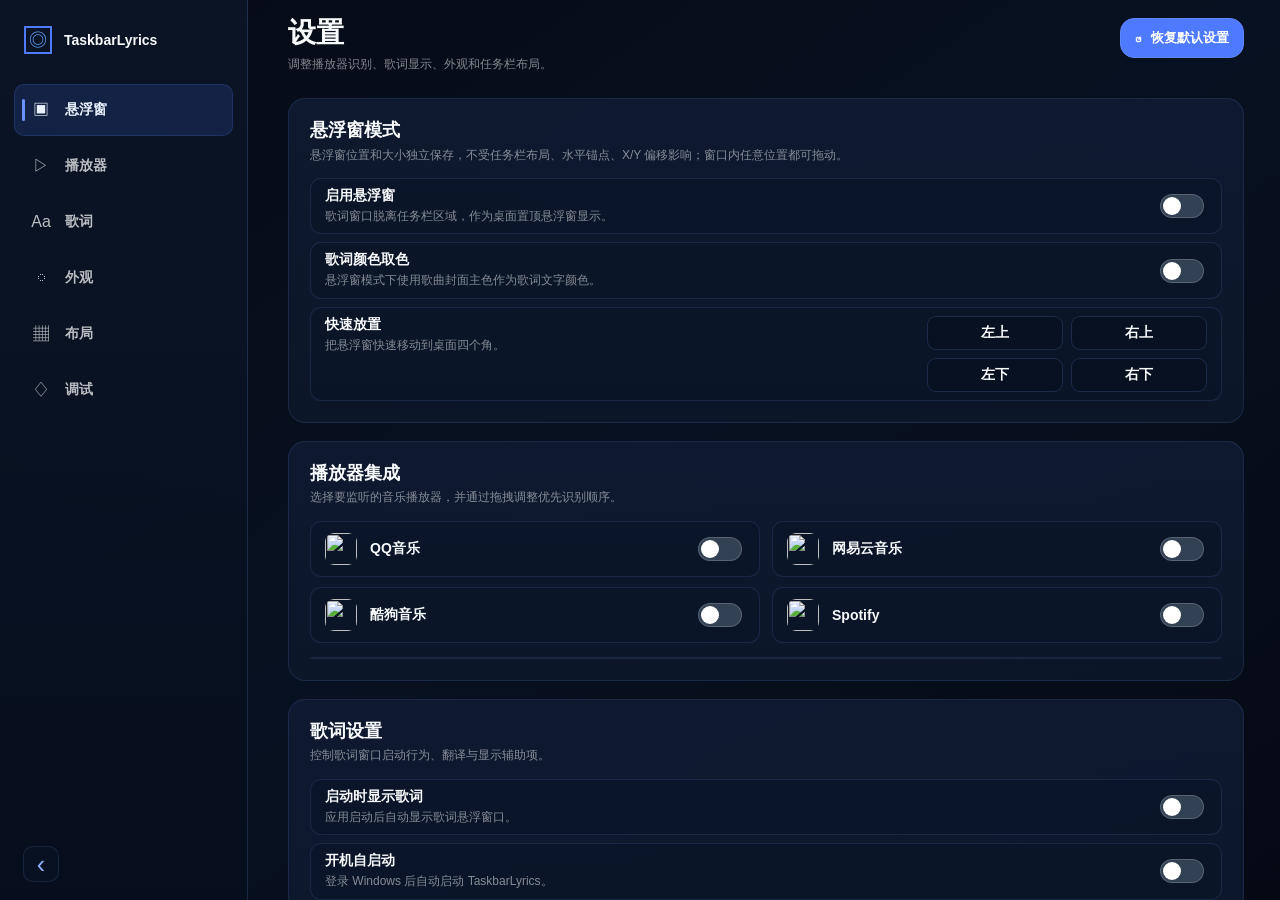
==== commit a28756a3: "Improve floating window controls" ====
--- a/TaskbarLyrics.App/Web/Settings/settings.html
+++ b/TaskbarLyrics.App/Web/Settings/settings.html
@@ -14,7 +14,8 @@
         <strong>TaskbarLyrics</strong>
       </div>
       <nav class="nav">
-        <button class="nav-item active" data-target="players"><span>▷</span><b>播放器</b></button>
+        <button class="nav-item active" data-target="floating"><span>▣</span><b>悬浮窗</b></button>
+        <button class="nav-item" data-target="players"><span>▷</span><b>播放器</b></button>
         <button class="nav-item" data-target="lyrics"><span>Aa</span><b>歌词</b></button>
         <button class="nav-item" data-target="appearance"><span>◌</span><b>外观</b></button>
         <button class="nav-item" data-target="layout"><span>▦</span><b>布局</b></button>
@@ -33,6 +34,16 @@
       </header>
 
       <div id="content" class="content">
+        <section id="floating" class="card reveal">
+          <h2>悬浮窗模式</h2>
+          <p class="section-desc">悬浮窗位置和大小独立保存，不受任务栏布局、水平锚点、X/Y 偏移影响；窗口内任意位置都可拖动。</p>
+          <div class="rows">
+            <label class="row"><span><strong>启用悬浮窗</strong><small>歌词窗口脱离任务栏区域，作为桌面置顶悬浮窗显示。</small></span><input data-key="enableFloatingWindowMode" type="checkbox"></label>
+            <label class="row"><span><strong>歌词颜色取色</strong><small>悬浮窗模式下使用歌曲封面主色作为歌词文字颜色。</small></span><input data-key="useCoverColorBackground" type="checkbox"></label>
+            <div class="form-row corner-row"><span><strong>快速放置</strong><small>把悬浮窗快速移动到桌面四个角。</small></span><div class="corner-grid"><button type="button" data-floating-corner="topLeft">左上</button><button type="button" data-floating-corner="topRight">右上</button><button type="button" data-floating-corner="bottomLeft">左下</button><button type="button" data-floating-corner="bottomRight">右下</button></div></div>
+          </div>
+        </section>
+
         <section id="players" class="card reveal">
           <h2>播放器集成</h2>
           <p class="section-desc">选择要监听的音乐播放器，并通过拖拽调整优先识别顺序。</p>
@@ -75,8 +86,6 @@
           <h2>窗口设置</h2>
           <p class="section-desc">调整任务栏歌词窗口的位置、宽度与透明度。</p>
           <div class="rows">
-            <label class="row"><span><strong>悬浮窗模式</strong><small>歌词窗口脱离任务栏区域，作为桌面置顶悬浮窗显示。</small></span><input data-key="enableFloatingWindowMode" type="checkbox"></label>
-            <label class="row"><span><strong>悬浮窗背景取色</strong><small>悬浮窗模式下使用歌曲封面主色作为歌词背景。</small></span><input data-key="useCoverColorBackground" type="checkbox"></label>
             <label class="form-row"><span><strong>背景不透明度</strong><small>范围 0 到 1，数值越大背景越不透明。</small></span><div class="stepper" data-key="backgroundOpacity" data-min="0" data-max="1" data-step="0.05" data-decimals="2"><button data-step="-1">-</button><input data-key="backgroundOpacity" inputmode="decimal"><button data-step="1">+</button></div></label>
             <label class="form-row"><strong>窗口宽度 (px)</strong><div class="stepper" data-key="windowWidth" data-min="320" data-max="1400" data-step="10" data-decimals="0"><button data-step="-1">-</button><input data-key="windowWidth" inputmode="decimal"><button data-step="1">+</button></div></label>
             <label class="form-row"><strong>水平锚点</strong><select data-key="horizontalAnchor"><option value="Left">左侧</option><option value="Center">居中</option><option value="Right">右侧</option></select></label>
--- a/TaskbarLyrics.App/Web/Settings/settings.css
+++ b/TaskbarLyrics.App/Web/Settings/settings.css
@@ -510,6 +510,40 @@
   padding: 8px 14px;
 }
 
+.corner-row {
+  align-items: start;
+}
+
+.corner-grid {
+  width: 280px;
+  display: grid;
+  grid-template-columns: 1fr 1fr;
+  gap: 8px;
+}
+
+.corner-grid button {
+  height: 34px;
+  border-radius: 9px;
+  border: 1px solid rgba(120, 160, 255, .18);
+  background: var(--input);
+  color: var(--text);
+  font-weight: 620;
+  transition:
+    background .14s ease,
+    border-color .14s ease,
+    transform .16s cubic-bezier(.2, .8, .2, 1);
+}
+
+.corner-grid button:hover {
+  border-color: rgba(120, 160, 255, .34);
+  background: rgba(77, 122, 255, .12);
+  transform: translateY(-1px);
+}
+
+.corner-grid button:active {
+  transform: translateY(0) scale(.985);
+}
+
 strong {
   font-size: 14px;
   font-weight: 640;
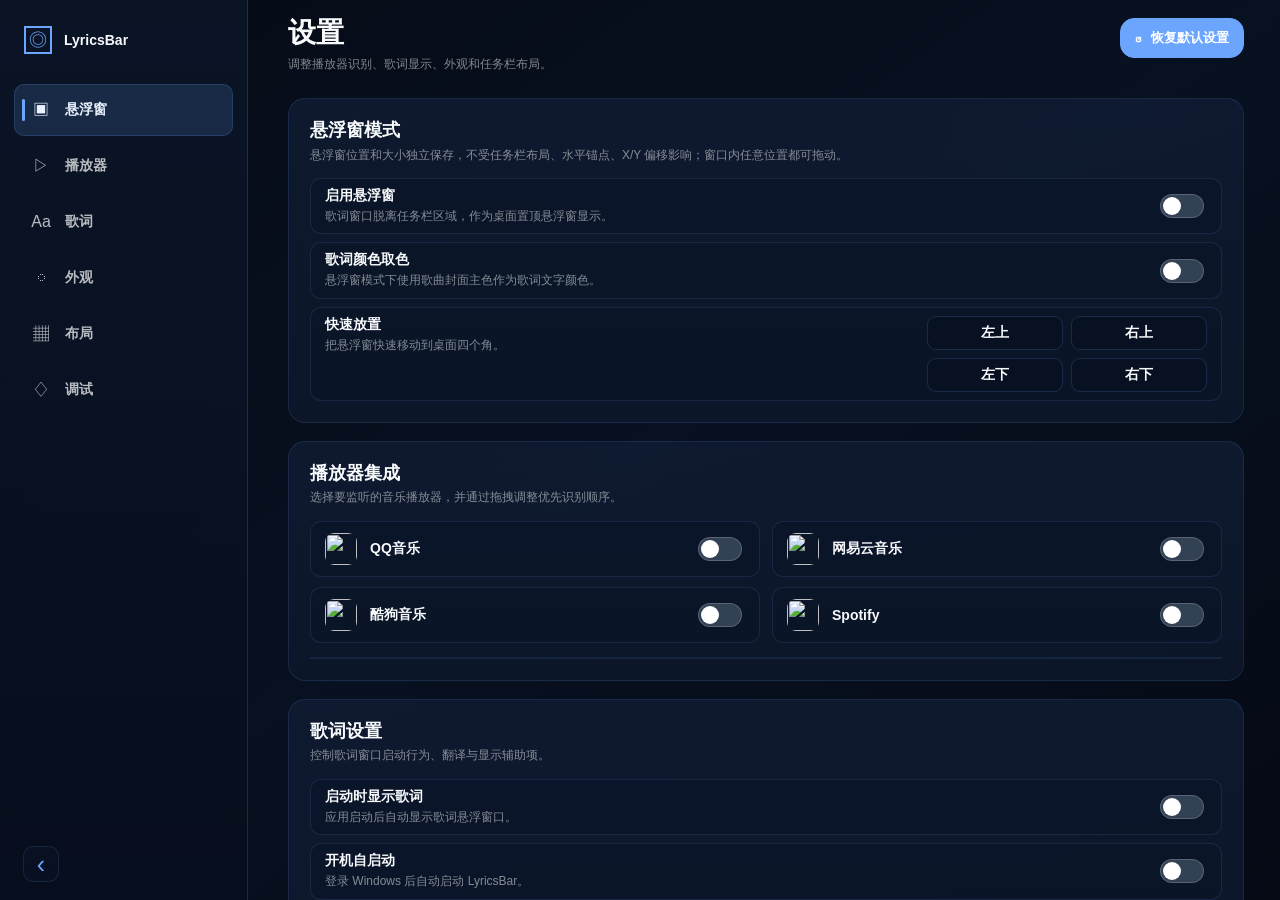
==== commit b9afedff: "Release LyricsBar 1.0.8" ====
--- a/TaskbarLyrics.App/Web/Settings/settings.html
+++ b/TaskbarLyrics.App/Web/Settings/settings.html
@@ -3,7 +3,7 @@
 <head>
   <meta charset="utf-8">
   <meta name="viewport" content="width=device-width, initial-scale=1">
-  <title>TaskbarLyrics 设置</title>
+  <title>LyricsBar 设置</title>
   <link rel="stylesheet" href="settings.css">
 </head>
 <body>
@@ -11,7 +11,7 @@
     <aside id="sidebar" class="sidebar">
       <div class="brand">
         <div class="brand-icon">◎</div>
-        <strong>TaskbarLyrics</strong>
+        <strong>LyricsBar</strong>
       </div>
       <nav class="nav">
         <button class="nav-item active" data-target="floating"><span>▣</span><b>悬浮窗</b></button>
@@ -61,7 +61,7 @@
           <p class="section-desc">控制歌词窗口启动行为、翻译与显示辅助项。</p>
           <div class="rows">
             <label class="row"><span><strong>启动时显示歌词</strong><small>应用启动后自动显示歌词悬浮窗口。</small></span><input data-key="showLyricsOnStartup" type="checkbox"></label>
-            <label class="row"><span><strong>开机自启动</strong><small>登录 Windows 后自动启动 TaskbarLyrics。</small></span><input data-key="startWithWindows" type="checkbox"></label>
+            <label class="row"><span><strong>开机自启动</strong><small>登录 Windows 后自动启动 LyricsBar。</small></span><input data-key="startWithWindows" type="checkbox"></label>
             <label class="row"><span><strong>显示歌词翻译</strong><small>统一控制各歌词源的翻译显示。</small></span><input data-key="showLyricTranslation" type="checkbox"></label>
             <label class="row"><span><strong>纯音乐时显示频谱</strong><small>歌曲识别为纯音乐时，在歌词区域显示实时频谱。</small></span><input data-key="enablePureMusicSpectrum" type="checkbox"></label>
             <label class="row"><span><strong>设置界面浅色模式</strong><small>将设置窗口切换为浅色界面，适合亮色桌面环境。</small></span><input data-key="useLightSettingsWindow" type="checkbox"></label>
--- a/TaskbarLyrics.App/Web/Settings/settings.css
+++ b/TaskbarLyrics.App/Web/Settings/settings.css
@@ -1,4 +1,4 @@
-@font-face {
+﻿@font-face {
   font-family: "Source Han Sans SC";
   src: url("../../Assets/Fonts/SourceHanSansSC-Regular.otf") format("opentype");
   font-weight: 400;
@@ -21,14 +21,14 @@
   --card: rgba(13, 24, 43, .84);
   --row: rgba(11, 21, 40, .78);
   --input: rgba(8, 17, 34, .95);
-  --line: rgba(120, 160, 255, .13);
-  --line-strong: rgba(120, 160, 255, .22);
+  --line: rgba(108, 165, 254, .13);
+  --line-strong: rgba(108, 165, 254, .22);
   --text: #f8fafc;
   --muted: rgba(255, 255, 255, .50);
   --muted-2: rgba(255, 255, 255, .34);
-  --accent: #4d7aff;
-  --accent-soft: rgba(77, 122, 255, .15);
-  --focus: rgba(107, 145, 255, .50);
+  --accent: #6ca5fe;
+  --accent-soft: rgba(108, 165, 254, .15);
+  --focus: rgba(108, 165, 254, .50);
 }
 
 body.light {
@@ -38,14 +38,14 @@
   --card: rgba(255, 255, 255, .92);
   --row: rgba(248, 250, 252, .92);
   --input: rgba(255, 255, 255, .98);
-  --line: rgba(37, 99, 235, .14);
-  --line-strong: rgba(37, 99, 235, .24);
+  --line: rgba(108, 165, 254, .14);
+  --line-strong: rgba(108, 165, 254, .24);
   --text: #0f172a;
   --muted: rgba(15, 23, 42, .58);
   --muted-2: rgba(15, 23, 42, .38);
-  --accent: #2563eb;
-  --accent-soft: rgba(37, 99, 235, .10);
-  --focus: rgba(37, 99, 235, .42);
+  --accent: #6ca5fe;
+  --accent-soft: rgba(108, 165, 254, .10);
+  --focus: rgba(108, 165, 254, .42);
 }
 
 * { box-sizing: border-box; }
@@ -102,13 +102,13 @@
   grid-template-rows: 80px 1fr 72px;
   overflow: hidden;
   background: linear-gradient(180deg, rgba(13, 24, 43, .75), var(--sidebar));
-  border-right: 1px solid rgba(120, 160, 255, .18);
+  border-right: 1px solid rgba(108, 165, 254, .18);
   will-change: transform;
 }
 
 body.light .sidebar {
   background: linear-gradient(180deg, rgba(255, 255, 255, .88), var(--sidebar));
-  border-right-color: rgba(37, 99, 235, .14);
+  border-right-color: rgba(108, 165, 254, .14);
 }
 
 .window.collapsed {
@@ -130,17 +130,17 @@
   height: 28px;
   display: grid;
   place-items: center;
-  color: #55a2ff;
-  border: 2px solid #4d7aff;
+  color: #6ca5fe;
+  border: 2px solid #6ca5fe;
   font-size: 18px;
   line-height: 1;
 }
 
 body.light .brand-icon {
   color: #ffffff;
-  border-color: #2563eb;
-  background: linear-gradient(135deg, #2563eb, #0ea5e9);
-  box-shadow: 0 8px 18px rgba(37, 99, 235, .22);
+  border-color: #6ca5fe;
+  background: linear-gradient(135deg, #6ca5fe, #8fc0ff);
+  box-shadow: 0 8px 18px rgba(108, 165, 254, .22);
 }
 
 .brand strong,
@@ -207,13 +207,13 @@
 .nav-item.active {
   color: #eaf2ff;
   background: var(--accent-soft);
-  border-color: rgba(77, 122, 255, .18);
+  border-color: rgba(108, 165, 254, .18);
 }
 
 body.light .nav-item.active {
-  color: #1d4ed8;
-  background: rgba(37, 99, 235, .12);
-  border-color: rgba(37, 99, 235, .28);
+  color: #6ca5fe;
+  background: rgba(108, 165, 254, .12);
+  border-color: rgba(108, 165, 254, .28);
 }
 
 .nav-item.active::before {
@@ -223,7 +223,7 @@
   width: 3px;
   height: 22px;
   border-radius: 999px;
-  background: #6b91ff;
+  background: #6ca5fe;
   animation: markerIn .18s cubic-bezier(.2, .8, .2, 1) both;
 }
 
@@ -244,9 +244,9 @@
   margin-left: 23px;
   align-self: center;
   border-radius: 10px;
-  border: 1px solid rgba(120, 160, 255, .14);
+  border: 1px solid rgba(108, 165, 254, .14);
   background: rgba(11, 21, 40, .54);
-  color: #8fb0ff;
+  color: #6ca5fe;
   font-size: 25px;
   line-height: 30px;
   transition: background .12s ease, border-color .12s ease, transform .16s ease;
@@ -258,8 +258,8 @@
 }
 
 .collapse:hover {
-  background: rgba(77, 122, 255, .10);
-  border-color: rgba(120, 160, 255, .24);
+  background: rgba(108, 165, 254, .10);
+  border-color: rgba(108, 165, 254, .24);
 }
 
 .main {
@@ -285,7 +285,7 @@
   bottom: 12px;
   height: 2px;
   border-radius: 999px;
-  background: linear-gradient(90deg, rgba(37, 99, 235, .72), rgba(14, 165, 233, .10));
+  background: linear-gradient(90deg, rgba(108, 165, 254, .72), rgba(108, 165, 254, .10));
 }
 
 h1,
@@ -324,8 +324,8 @@
   gap: 9px;
   padding: 0 14px;
   border-radius: 14px;
-  border: 1px solid #5f87ff;
-  background: #4d7aff;
+  border: 1px solid #6ca5fe;
+  background: #6ca5fe;
   color: #ffffff;
   font-size: 13px;
   font-weight: 620;
@@ -337,8 +337,8 @@
 }
 
 .reset:hover {
-  border-color: #7da0ff;
-  background: #638cff;
+  border-color: #6ca5fe;
+  background: #6ca5fe;
   transform: translateY(-1px);
 }
 
@@ -380,12 +380,12 @@
 
 body.light .card {
   background: linear-gradient(180deg, rgba(255, 255, 255, .95), var(--card));
-  border-color: rgba(37, 99, 235, .20);
-  box-shadow: 0 12px 28px rgba(37, 99, 235, .07);
+  border-color: rgba(108, 165, 254, .20);
+  box-shadow: 0 12px 28px rgba(108, 165, 254, .07);
 }
 
 body.light h2 {
-  color: #1d4ed8;
+  color: #6ca5fe;
 }
 
 .reveal {
@@ -424,9 +424,9 @@
 }
 
 @keyframes softPulse {
-  0% { border-color: rgba(120, 160, 255, .13); }
-  50% { border-color: rgba(107, 145, 255, .46); }
-  100% { border-color: rgba(120, 160, 255, .13); }
+  0% { border-color: rgba(108, 165, 254, .13); }
+  50% { border-color: rgba(108, 165, 254, .46); }
+  100% { border-color: rgba(108, 165, 254, .13); }
 }
 
 .section-desc {
@@ -446,7 +446,7 @@
 .form-row {
   min-height: 56px;
   border-radius: 11px;
-  border: 1px solid rgba(120, 160, 255, .13);
+  border: 1px solid rgba(108, 165, 254, .13);
   background: var(--row);
   transition:
     background .14s ease,
@@ -457,7 +457,7 @@
 .player:hover,
 .row:hover,
 .form-row:hover {
-  border-color: rgba(120, 160, 255, .30);
+  border-color: rgba(108, 165, 254, .30);
   background: rgba(13, 26, 49, .80);
   transform: translateY(-1px);
 }
@@ -465,7 +465,7 @@
 body.light .player:hover,
 body.light .row:hover,
 body.light .form-row:hover {
-  border-color: rgba(37, 99, 235, .30);
+  border-color: rgba(108, 165, 254, .30);
   background: rgba(239, 246, 255, .95);
 }
 
@@ -524,7 +524,7 @@
 .corner-grid button {
   height: 34px;
   border-radius: 9px;
-  border: 1px solid rgba(120, 160, 255, .18);
+  border: 1px solid rgba(108, 165, 254, .18);
   background: var(--input);
   color: var(--text);
   font-weight: 620;
@@ -535,8 +535,8 @@
 }
 
 .corner-grid button:hover {
-  border-color: rgba(120, 160, 255, .34);
-  background: rgba(77, 122, 255, .12);
+  border-color: rgba(108, 165, 254, .34);
+  background: rgba(108, 165, 254, .12);
   transform: translateY(-1px);
 }
 
@@ -585,7 +585,14 @@
 
 input[type="checkbox"]:checked {
   background: var(--accent);
-  border-color: #6b91ff;
+  border-color: #6ca5fe;
+  box-shadow: 0 0 0 3px var(--accent-soft);
+}
+
+body.light input[type="checkbox"]:checked {
+  background: #6ca5fe;
+  border-color: #6ca5fe;
+  box-shadow: 0 0 0 3px rgba(108, 165, 254, .16);
 }
 
 input[type="checkbox"]:active {
@@ -602,7 +609,7 @@
   width: 280px;
   height: 38px;
   border-radius: 9px;
-  border: 1px solid rgba(120, 160, 255, .16);
+  border: 1px solid rgba(108, 165, 254, .16);
   background: var(--input);
   color: #f8fafc;
   font-size: 14px;
@@ -673,8 +680,20 @@
   color: rgba(15, 23, 42, .58);
 }
 
+.player:has(input[type="checkbox"]:checked),
+.row:has(input[type="checkbox"]:checked) {
+  border-color: rgba(108, 165, 254, .34);
+  background: rgba(108, 165, 254, .10);
+}
+
+body.light .player:has(input[type="checkbox"]:checked),
+body.light .row:has(input[type="checkbox"]:checked) {
+  border-color: rgba(108, 165, 254, .30);
+  background: rgba(239, 246, 255, .98);
+}
+
 .stepper button:hover {
-  background: rgba(77, 122, 255, .16);
+  background: rgba(108, 165, 254, .16);
   color: #dce8ff;
   transform: scale(1.04);
 }
@@ -750,13 +769,13 @@
 }
 
 .primary {
-  border-color: #5f87ff;
-  background: #4d7aff;
+  border-color: #6ca5fe;
+  background: #6ca5fe;
 }
 
 .primary:hover {
-  border-color: #7da0ff;
-  background: #638cff;
+  border-color: #6ca5fe;
+  background: #6ca5fe;
   transform: translateY(-1px);
 }
 
@@ -777,9 +796,14 @@
 .order {
   margin-top: 14px;
   overflow: hidden;
-  border: 1px solid rgba(120, 160, 255, .12);
+  border: 1px solid rgba(108, 165, 254, .12);
   border-radius: 12px;
   background: rgba(8, 17, 34, .56);
+}
+
+body.light .order {
+  border-color: rgba(108, 165, 254, .18);
+  background: rgba(255, 255, 255, .94);
 }
 
 .order-item {
@@ -790,6 +814,7 @@
   gap: 10px;
   padding: 0 18px;
   border-bottom: 1px solid rgba(255, 255, 255, .055);
+  color: var(--text);
   cursor: grab;
   transition:
     background .14s ease,
@@ -797,9 +822,17 @@
     transform .16s cubic-bezier(.2, .8, .2, 1);
 }
 
+body.light .order-item {
+  border-bottom-color: rgba(108, 165, 254, .10);
+}
+
 .order-item:hover {
-  background: rgba(77, 122, 255, .08);
+  background: rgba(108, 165, 254, .08);
   transform: translateX(2px);
+}
+
+body.light .order-item:hover {
+  background: rgba(108, 165, 254, .08);
 }
 
 .order-icon {
